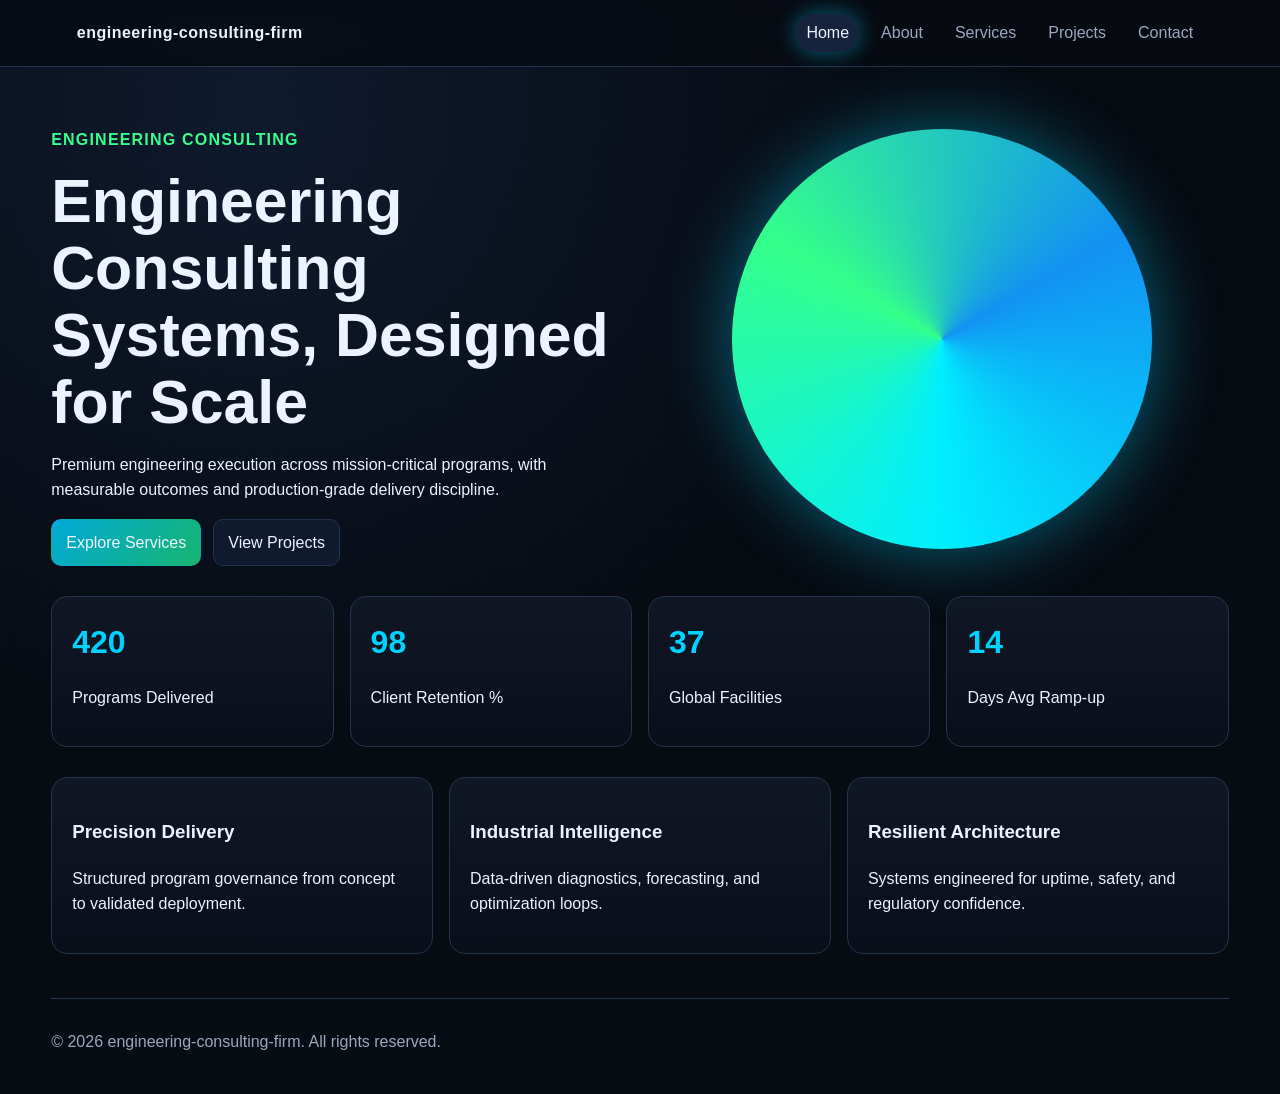
==== index.html @ 60d5c033 "initial commit" ====
﻿<!doctype html>
<html lang="en">
<head>
    <meta charset="UTF-8">
    <meta name="viewport" content="width=device-width, initial-scale=1.0">
    <meta name="description" content="engineering-consulting-firm premium industrial agency website.">
    <title>engineering-consulting-firm | Home</title>
    <link rel="stylesheet" href="css/styles.css">
</head>
<body>
    <div class="bg-grid" aria-hidden="true"></div>
    <header class="site-header">
        <a class="logo" href="index.html">engineering-consulting-firm</a>
        <nav>
                <a href="index.html" class="active">Home</a>
                <a href="about.html">About</a>
                <a href="services.html">Services</a>
                <a href="projects.html">Projects</a>
                <a href="contact.html">Contact</a>
        </nav>
    </header>
    <main class="container">
        <section class="hero reveal">
            <div>
                <p class="kicker">Engineering Consulting</p>
                <h1>Engineering Consulting Systems, Designed for Scale</h1>
                <p>Premium engineering execution across mission-critical programs, with measurable outcomes and production-grade delivery discipline.</p>
                <div class="hero-actions">
                    <a class="btn btn-primary" href="services.html">Explore Services</a>
                    <a class="btn" href="projects.html">View Projects</a>
                </div>
            </div>
            <div class="hero-orb" aria-hidden="true"></div>
        </section>
        <section class="stats reveal">
            <article class="card stat-card"><h3 data-counter="420">0</h3><p>Programs Delivered</p></article>
            <article class="card stat-card"><h3 data-counter="98">0</h3><p>Client Retention %</p></article>
            <article class="card stat-card"><h3 data-counter="37">0</h3><p>Global Facilities</p></article>
            <article class="card stat-card"><h3 data-counter="14">0</h3><p>Days Avg Ramp-up</p></article>
        </section>
        <section class="grid-3 reveal">
            <article class="card"><h3>Precision Delivery</h3><p>Structured program governance from concept to validated deployment.</p></article>
            <article class="card"><h3>Industrial Intelligence</h3><p>Data-driven diagnostics, forecasting, and optimization loops.</p></article>
            <article class="card"><h3>Resilient Architecture</h3><p>Systems engineered for uptime, safety, and regulatory confidence.</p></article>
        </section>
    </main>
    <footer class="site-footer">
        <p>&copy; 2026 engineering-consulting-firm. All rights reserved.</p>
    </footer>
    <script src="js/script.js"></script>
</body>
</html>
---- css/styles.css ----
﻿:root {
    --bg: #070b12;
    --text: #edf2ff;
    --muted: #9ca7bf;
    --line: #24334f;
    --accent: #00d2ff;
    --accent-2: #36ff8f;
    --glow: 0 0 22px rgba(0, 210, 255, 0.45);
    --radius: 16px;
}
* { box-sizing: border-box; }
html { scroll-behavior: smooth; }
body { margin: 0; font-family: "Segoe UI", "Trebuchet MS", sans-serif; background: radial-gradient(circle at 20% 10%, #0f1a2e, var(--bg) 45%), var(--bg); color: var(--text); line-height: 1.6; }
.bg-grid { position: fixed; inset: 0; background-image: linear-gradient(rgba(255,255,255,.04) 1px, transparent 1px), linear-gradient(90deg, rgba(255,255,255,.04) 1px, transparent 1px); background-size: 40px 40px; opacity: .25; pointer-events: none; z-index: -1; }
.site-header { position: sticky; top: 0; display: flex; justify-content: space-between; align-items: center; padding: 14px 6vw; border-bottom: 1px solid var(--line); background: rgba(7, 11, 18, 0.86); backdrop-filter: blur(8px); z-index: 10; }
.logo { color: var(--text); text-decoration: none; font-weight: 700; letter-spacing: .5px; }
nav { display: flex; gap: 12px; flex-wrap: wrap; }
nav a { color: var(--muted); text-decoration: none; padding: 6px 10px; border-radius: 999px; transition: .25s ease; }
nav a:hover, nav a.active { color: var(--text); background: #15233d; box-shadow: var(--glow); }
.container { width: min(1180px, 92vw); margin: 44px auto; display: grid; gap: 30px; }
.hero, .page-hero { display: grid; grid-template-columns: repeat(2, minmax(0, 1fr)); gap: 30px; align-items: center; }
.page-hero { grid-template-columns: 1fr; }
.kicker { color: var(--accent-2); text-transform: uppercase; letter-spacing: 1.2px; font-weight: 600; }
h1 { font-size: clamp(2rem, 5vw, 3.8rem); line-height: 1.1; margin: 0 0 16px; }
h2 { font-size: clamp(1.4rem, 3vw, 2rem); margin-top: 0; }
.hero-orb { width: min(420px, 100%); aspect-ratio: 1; border-radius: 50%; margin-inline: auto; background: conic-gradient(from 180deg, #0ef, #34ff8a, #1292f2, #0ef); box-shadow: 0 0 70px rgba(0, 210, 255, .45); animation: spin 18s linear infinite; }
@keyframes spin { to { transform: rotate(360deg); } }
.hero-actions { display: flex; gap: 12px; flex-wrap: wrap; margin-top: 16px; }
.btn { border: 1px solid var(--line); color: var(--text); text-decoration: none; background: #101a2f; padding: 10px 14px; border-radius: 10px; transition: .25s ease; cursor: pointer; }
.btn:hover { transform: translateY(-2px); box-shadow: var(--glow); }
.btn-primary { background: linear-gradient(130deg, #00a9d8, #18b56f); border-color: transparent; }
.grid-3, .stats { display: grid; grid-template-columns: repeat(4, minmax(0, 1fr)); gap: 16px; }
.grid-3 { grid-template-columns: repeat(3, minmax(0, 1fr)); }
.grid-2 { display: grid; grid-template-columns: repeat(2, minmax(0, 1fr)); gap: 16px; }
.card { background: linear-gradient(180deg, rgba(17, 24, 38, 0.94), rgba(10, 16, 27, 0.96)); border: 1px solid var(--line); border-radius: var(--radius); padding: 20px; transition: .3s ease; }
.card:hover { border-color: #2f5b9a; transform: translateY(-4px); box-shadow: var(--glow); }
.stat-card h3 { font-size: 2rem; margin: 0; color: var(--accent); }
.animated-card { animation: floatCard 3.8s ease-in-out infinite alternate; }
@keyframes floatCard { from { transform: translateY(0); } to { transform: translateY(-8px); } }
.tool-section .tool-grid { display: grid; grid-template-columns: repeat(2, minmax(0, 1fr)); gap: 16px; }
#tool-form { display: grid; gap: 12px; }
#tool-form label { display: grid; gap: 6px; color: var(--muted); font-size: .95rem; }
#tool-form input { background: #0a1323; border: 1px solid var(--line); color: var(--text); border-radius: 10px; padding: 9px 11px; }
.tool-output p { min-height: 54px; }
.meter { height: 10px; border-radius: 8px; background: #1b2539; overflow: hidden; }
.meter span { display: block; width: 0; height: 100%; background: linear-gradient(90deg, var(--accent), var(--accent-2)); transition: width .45s ease; }
.contact-form input, .contact-form textarea { width: 100%; background: #0a1323; color: var(--text); border: 1px solid var(--line); border-radius: 10px; padding: 9px 11px; }
.reveal { opacity: 0; transform: translateY(18px); transition: .65s ease; }
.reveal.show { opacity: 1; transform: translateY(0); }
.site-footer { width: min(1180px, 92vw); margin: 24px auto 40px; color: var(--muted); border-top: 1px solid var(--line); padding-top: 14px; }
@media (max-width: 960px) {
    .hero, .grid-3, .grid-2, .stats, .tool-section .tool-grid { grid-template-columns: 1fr; }
    .site-header { gap: 10px; flex-direction: column; align-items: flex-start; }
}
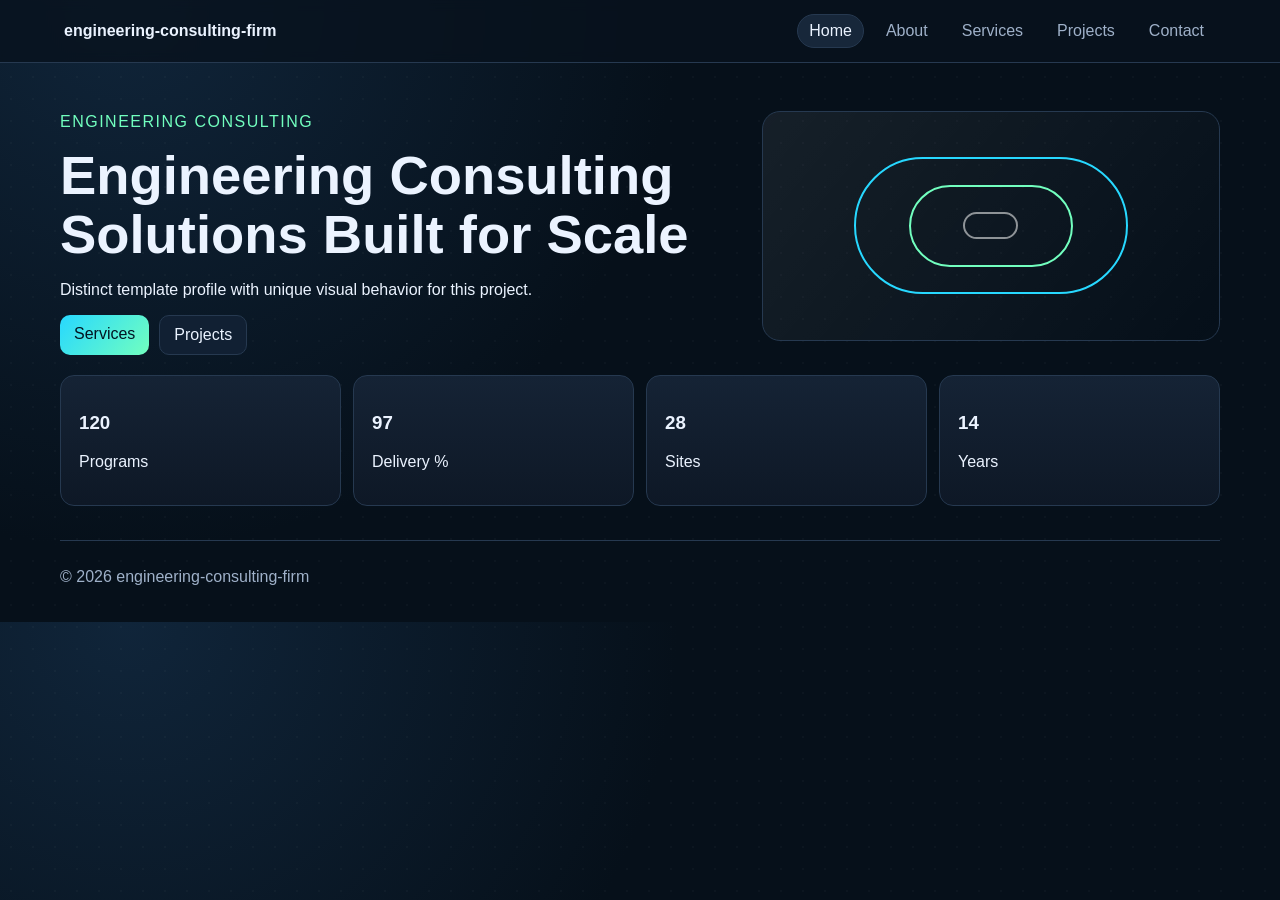
==== commit 05e58312: "made this unique" ====
--- a/index.html
+++ b/index.html
@@ -1,52 +1,2 @@
-﻿<!doctype html>
-<html lang="en">
-<head>
-    <meta charset="UTF-8">
-    <meta name="viewport" content="width=device-width, initial-scale=1.0">
-    <meta name="description" content="engineering-consulting-firm premium industrial agency website.">
-    <title>engineering-consulting-firm | Home</title>
-    <link rel="stylesheet" href="css/styles.css">
-</head>
-<body>
-    <div class="bg-grid" aria-hidden="true"></div>
-    <header class="site-header">
-        <a class="logo" href="index.html">engineering-consulting-firm</a>
-        <nav>
-                <a href="index.html" class="active">Home</a>
-                <a href="about.html">About</a>
-                <a href="services.html">Services</a>
-                <a href="projects.html">Projects</a>
-                <a href="contact.html">Contact</a>
-        </nav>
-    </header>
-    <main class="container">
-        <section class="hero reveal">
-            <div>
-                <p class="kicker">Engineering Consulting</p>
-                <h1>Engineering Consulting Systems, Designed for Scale</h1>
-                <p>Premium engineering execution across mission-critical programs, with measurable outcomes and production-grade delivery discipline.</p>
-                <div class="hero-actions">
-                    <a class="btn btn-primary" href="services.html">Explore Services</a>
-                    <a class="btn" href="projects.html">View Projects</a>
-                </div>
-            </div>
-            <div class="hero-orb" aria-hidden="true"></div>
-        </section>
-        <section class="stats reveal">
-            <article class="card stat-card"><h3 data-counter="420">0</h3><p>Programs Delivered</p></article>
-            <article class="card stat-card"><h3 data-counter="98">0</h3><p>Client Retention %</p></article>
-            <article class="card stat-card"><h3 data-counter="37">0</h3><p>Global Facilities</p></article>
-            <article class="card stat-card"><h3 data-counter="14">0</h3><p>Days Avg Ramp-up</p></article>
-        </section>
-        <section class="grid-3 reveal">
-            <article class="card"><h3>Precision Delivery</h3><p>Structured program governance from concept to validated deployment.</p></article>
-            <article class="card"><h3>Industrial Intelligence</h3><p>Data-driven diagnostics, forecasting, and optimization loops.</p></article>
-            <article class="card"><h3>Resilient Architecture</h3><p>Systems engineered for uptime, safety, and regulatory confidence.</p></article>
-        </section>
-    </main>
-    <footer class="site-footer">
-        <p>&copy; 2026 engineering-consulting-firm. All rights reserved.</p>
-    </footer>
-    <script src="js/script.js"></script>
-</body>
-</html>
+﻿<!doctype html><html lang="en"><head><meta charset="utf-8"><meta name="viewport" content="width=device-width,initial-scale=1"><title>engineering-consulting-firm | index.html</title><link rel="stylesheet" href="css/styles.css"></head><body class="nav-pill card-glow hero-split motif-rings btn-solid"><div class="bg"></div><header><a class="logo" href="index.html">engineering-consulting-firm</a><nav><a href="index.html" class="active">Home</a><a href="about.html">About</a><a href="services.html">Services</a><a href="projects.html">Projects</a><a href="contact.html">Contact</a></nav></header><main>        <section class="hero reveal"><div><p class="kicker">Engineering Consulting</p><h1>Engineering Consulting Solutions Built for Scale</h1><p>Distinct template profile with unique visual behavior for this project.</p><div class="actions"><a class="btn primary" href="services.html">Services</a><a class="btn" href="projects.html">Projects</a></div></div><div class="hero-visual"><span></span><span></span><span></span></div></section>
+        <section class="stats reveal"><article class="card"><h3 data-counter="120">0</h3><p>Programs</p></article><article class="card"><h3 data-counter="97">0</h3><p>Delivery %</p></article><article class="card"><h3 data-counter="28">0</h3><p>Sites</p></article><article class="card"><h3 data-counter="14">0</h3><p>Years</p></article></section></main><footer><p>&copy; 2026 engineering-consulting-firm</p></footer><script src="js/script.js"></script></body></html>
--- a/css/styles.css
+++ b/css/styles.css
@@ -1,54 +1,16 @@
-﻿:root {
-    --bg: #070b12;
-    --text: #edf2ff;
-    --muted: #9ca7bf;
-    --line: #24334f;
-    --accent: #00d2ff;
-    --accent-2: #36ff8f;
-    --glow: 0 0 22px rgba(0, 210, 255, 0.45);
-    --radius: 16px;
-}
-* { box-sizing: border-box; }
-html { scroll-behavior: smooth; }
-body { margin: 0; font-family: "Segoe UI", "Trebuchet MS", sans-serif; background: radial-gradient(circle at 20% 10%, #0f1a2e, var(--bg) 45%), var(--bg); color: var(--text); line-height: 1.6; }
-.bg-grid { position: fixed; inset: 0; background-image: linear-gradient(rgba(255,255,255,.04) 1px, transparent 1px), linear-gradient(90deg, rgba(255,255,255,.04) 1px, transparent 1px); background-size: 40px 40px; opacity: .25; pointer-events: none; z-index: -1; }
-.site-header { position: sticky; top: 0; display: flex; justify-content: space-between; align-items: center; padding: 14px 6vw; border-bottom: 1px solid var(--line); background: rgba(7, 11, 18, 0.86); backdrop-filter: blur(8px); z-index: 10; }
-.logo { color: var(--text); text-decoration: none; font-weight: 700; letter-spacing: .5px; }
-nav { display: flex; gap: 12px; flex-wrap: wrap; }
-nav a { color: var(--muted); text-decoration: none; padding: 6px 10px; border-radius: 999px; transition: .25s ease; }
-nav a:hover, nav a.active { color: var(--text); background: #15233d; box-shadow: var(--glow); }
-.container { width: min(1180px, 92vw); margin: 44px auto; display: grid; gap: 30px; }
-.hero, .page-hero { display: grid; grid-template-columns: repeat(2, minmax(0, 1fr)); gap: 30px; align-items: center; }
-.page-hero { grid-template-columns: 1fr; }
-.kicker { color: var(--accent-2); text-transform: uppercase; letter-spacing: 1.2px; font-weight: 600; }
-h1 { font-size: clamp(2rem, 5vw, 3.8rem); line-height: 1.1; margin: 0 0 16px; }
-h2 { font-size: clamp(1.4rem, 3vw, 2rem); margin-top: 0; }
-.hero-orb { width: min(420px, 100%); aspect-ratio: 1; border-radius: 50%; margin-inline: auto; background: conic-gradient(from 180deg, #0ef, #34ff8a, #1292f2, #0ef); box-shadow: 0 0 70px rgba(0, 210, 255, .45); animation: spin 18s linear infinite; }
-@keyframes spin { to { transform: rotate(360deg); } }
-.hero-actions { display: flex; gap: 12px; flex-wrap: wrap; margin-top: 16px; }
-.btn { border: 1px solid var(--line); color: var(--text); text-decoration: none; background: #101a2f; padding: 10px 14px; border-radius: 10px; transition: .25s ease; cursor: pointer; }
-.btn:hover { transform: translateY(-2px); box-shadow: var(--glow); }
-.btn-primary { background: linear-gradient(130deg, #00a9d8, #18b56f); border-color: transparent; }
-.grid-3, .stats { display: grid; grid-template-columns: repeat(4, minmax(0, 1fr)); gap: 16px; }
-.grid-3 { grid-template-columns: repeat(3, minmax(0, 1fr)); }
-.grid-2 { display: grid; grid-template-columns: repeat(2, minmax(0, 1fr)); gap: 16px; }
-.card { background: linear-gradient(180deg, rgba(17, 24, 38, 0.94), rgba(10, 16, 27, 0.96)); border: 1px solid var(--line); border-radius: var(--radius); padding: 20px; transition: .3s ease; }
-.card:hover { border-color: #2f5b9a; transform: translateY(-4px); box-shadow: var(--glow); }
-.stat-card h3 { font-size: 2rem; margin: 0; color: var(--accent); }
-.animated-card { animation: floatCard 3.8s ease-in-out infinite alternate; }
-@keyframes floatCard { from { transform: translateY(0); } to { transform: translateY(-8px); } }
-.tool-section .tool-grid { display: grid; grid-template-columns: repeat(2, minmax(0, 1fr)); gap: 16px; }
-#tool-form { display: grid; gap: 12px; }
-#tool-form label { display: grid; gap: 6px; color: var(--muted); font-size: .95rem; }
-#tool-form input { background: #0a1323; border: 1px solid var(--line); color: var(--text); border-radius: 10px; padding: 9px 11px; }
-.tool-output p { min-height: 54px; }
-.meter { height: 10px; border-radius: 8px; background: #1b2539; overflow: hidden; }
-.meter span { display: block; width: 0; height: 100%; background: linear-gradient(90deg, var(--accent), var(--accent-2)); transition: width .45s ease; }
-.contact-form input, .contact-form textarea { width: 100%; background: #0a1323; color: var(--text); border: 1px solid var(--line); border-radius: 10px; padding: 9px 11px; }
-.reveal { opacity: 0; transform: translateY(18px); transition: .65s ease; }
-.reveal.show { opacity: 1; transform: translateY(0); }
-.site-footer { width: min(1180px, 92vw); margin: 24px auto 40px; color: var(--muted); border-top: 1px solid var(--line); padding-top: 14px; }
-@media (max-width: 960px) {
-    .hero, .grid-3, .grid-2, .stats, .tool-section .tool-grid { grid-template-columns: 1fr; }
-    .site-header { gap: 10px; flex-direction: column; align-items: flex-start; }
-}
+﻿:root{--a:#27d8ff;--b:#72ffbf;--bg:#06101a;--g:#10253a;--f:'Segoe UI',sans-serif;--t:#ebf3ff;--m:#9fb1c9;--l:#263950}*{box-sizing:border-box}html{scroll-behavior:smooth}body{margin:0;font-family:var(--f);color:var(--t);background:radial-gradient(circle at 10% 0%,var(--g),var(--bg) 42%),var(--bg)}.bg{position:fixed;inset:0;opacity:.2;pointer-events:none;z-index:-1}
+body.motif-rings .bg{background:radial-gradient(circle,#fff2 1px,transparent 1px);background-size:22px 22px}body.motif-mesh .bg{background-image:linear-gradient(#fff2 1px,transparent 1px),linear-gradient(90deg,#fff2 1px,transparent 1px);background-size:34px 34px}body.motif-radar .bg{background:radial-gradient(circle at 70% 20%,#fff3,transparent 30%)}body.motif-leaf .bg{background:linear-gradient(120deg,#fff2,transparent)}body.motif-strata .bg{background:repeating-linear-gradient(160deg,#fff1,#fff1 2px,transparent 2px,transparent 18px)}body.motif-vector .bg{background:linear-gradient(45deg,#fff2 1px,transparent 1px);background-size:26px 26px}body.motif-grain .bg{background:radial-gradient(#fff2 1px,transparent 1px);background-size:14px 14px}body.motif-signal .bg{background:repeating-radial-gradient(circle at 65% 35%,#fff2 0 2px,transparent 2px 18px)}body.motif-silicon .bg{background:linear-gradient(90deg,#fff2,transparent)}body.motif-matrix .bg{background:repeating-linear-gradient(0deg,#fff2,#fff2 1px,transparent 1px,transparent 12px)}body.motif-route .bg{background:linear-gradient(130deg,#fff2,transparent)}body.motif-grid .bg{background-image:linear-gradient(#fff2 1px,transparent 1px),linear-gradient(90deg,#fff2 1px,transparent 1px);background-size:40px 40px}body.motif-beam .bg{background:linear-gradient(90deg,transparent,#fff2,transparent)}body.motif-forge .bg{background:radial-gradient(circle at 20% 20%,#fff3,transparent 32%)}body.motif-nodes .bg{background:radial-gradient(circle,#fff2 2px,transparent 2px);background-size:28px 28px}body.motif-dashboard .bg{background:linear-gradient(0deg,#fff2 2px,transparent 2px);background-size:100% 28px}body.motif-target .bg{background:repeating-radial-gradient(circle,#fff2 0 2px,transparent 2px 12px)}body.motif-orbit .bg{background:radial-gradient(circle at 30% 40%,#fff2,transparent 30%)}body.motif-arm .bg{background:linear-gradient(45deg,#fff2 2px,transparent 2px);background-size:24px 24px}body.motif-factory .bg{background:repeating-linear-gradient(90deg,#fff2,#fff2 4px,transparent 4px,transparent 20px)}
+header{position:sticky;top:0;display:flex;justify-content:space-between;align-items:center;gap:10px;padding:14px 5vw;background:#08121dcc;border-bottom:1px solid var(--l);backdrop-filter:blur(6px)}.logo{color:var(--t);text-decoration:none;font-weight:700}nav{display:flex;gap:10px;flex-wrap:wrap}nav a{color:var(--m);text-decoration:none;padding:7px 11px;transition:.2s}
+body.nav-pill nav a{border:1px solid transparent;border-radius:999px}body.nav-pill nav a:hover,body.nav-pill nav a.active{color:var(--t);border-color:var(--l);background:#17273a}
+body.nav-underline nav a{border-bottom:2px solid transparent}body.nav-underline nav a:hover,body.nav-underline nav a.active{color:var(--t);border-color:var(--a)}
+body.nav-box nav a{border:1px solid var(--l);border-radius:8px}body.nav-box nav a:hover,body.nav-box nav a.active{color:var(--t)}
+main{width:min(1160px,92vw);margin:34px auto;display:grid;gap:20px}h1{font-size:clamp(2rem,5vw,3.4rem);line-height:1.08;margin:0 0 10px}.kicker{text-transform:uppercase;letter-spacing:1.5px;color:var(--b)}
+.hero{display:grid;gap:14px;align-items:center}body.hero-split .hero{grid-template-columns:1.2fr .8fr}body.hero-stack .hero{grid-template-columns:1fr}.hero-visual{min-height:230px;border:1px solid var(--l);border-radius:18px;position:relative;overflow:hidden;background:linear-gradient(130deg,#fff1,#fff0)}.hero-visual span{position:absolute;inset:20%;border:2px solid var(--a);border-radius:999px;animation:wave 2.2s ease-in-out infinite}.hero-visual span:nth-child(2){inset:32%;border-color:var(--b);animation-delay:.4s}.hero-visual span:nth-child(3){inset:44%;border-color:#fff8;animation-delay:.8s}@keyframes wave{0%{transform:scale(.82);opacity:.9}100%{transform:scale(1.55);opacity:.08}}
+.actions{display:flex;gap:10px;flex-wrap:wrap;margin-top:10px}.btn{text-decoration:none;padding:10px 14px;border-radius:10px;cursor:pointer;transition:.2s}.btn:hover{transform:translateY(-2px)}
+body.btn-solid .btn{border:1px solid var(--l);background:#112033;color:var(--t)}body.btn-solid .btn.primary{border:none;background:linear-gradient(130deg,var(--a),var(--b));color:#021522}
+body.btn-line .btn{border:1px solid color-mix(in srgb,var(--a) 45%,var(--l));background:transparent;color:var(--t)}body.btn-line .btn.primary{background:color-mix(in srgb,var(--a) 20%,transparent)}
+.stats{display:grid;grid-template-columns:repeat(4,minmax(0,1fr));gap:12px}.cols,.tool-grid{display:grid;grid-template-columns:repeat(2,minmax(0,1fr));gap:12px}.card{padding:18px;border-radius:14px;transition:.25s}
+body.card-glow .card{background:linear-gradient(180deg,#152335,#0e1826);border:1px solid var(--l)}body.card-glow .card:hover{box-shadow:0 0 22px color-mix(in srgb,var(--a) 45%,transparent);transform:translateY(-4px)}
+body.card-soft .card{background:linear-gradient(180deg,#1a2533,#121a25);border:1px solid #fff1}body.card-soft .card:hover{transform:translateY(-3px)}
+body.card-edge .card{background:#101a27;border:1px solid var(--l);box-shadow:inset 0 0 0 1px #fff1}body.card-edge .card:hover{border-color:var(--a);transform:translateY(-3px)}
+.list{margin:0;padding-left:18px;display:grid;gap:8px}label{display:grid;gap:6px;color:var(--m)}input,textarea{width:100%;background:#0a1320;color:var(--t);border:1px solid var(--l);border-radius:8px;padding:9px}#tool-form{display:grid;gap:10px}.meter{height:10px;background:#1a283b;border-radius:7px;overflow:hidden}.meter span{display:block;height:100%;width:0;background:linear-gradient(90deg,var(--a),var(--b));transition:width .45s}.reveal{opacity:0;transform:translateY(14px);transition:.6s}.reveal.show{opacity:1;transform:none}footer{width:min(1160px,92vw);margin:18px auto 36px;padding-top:11px;border-top:1px solid var(--l);color:var(--m)}@media (max-width:900px){.hero,.stats,.cols,.tool-grid{grid-template-columns:1fr}header{flex-direction:column;align-items:flex-start}}
